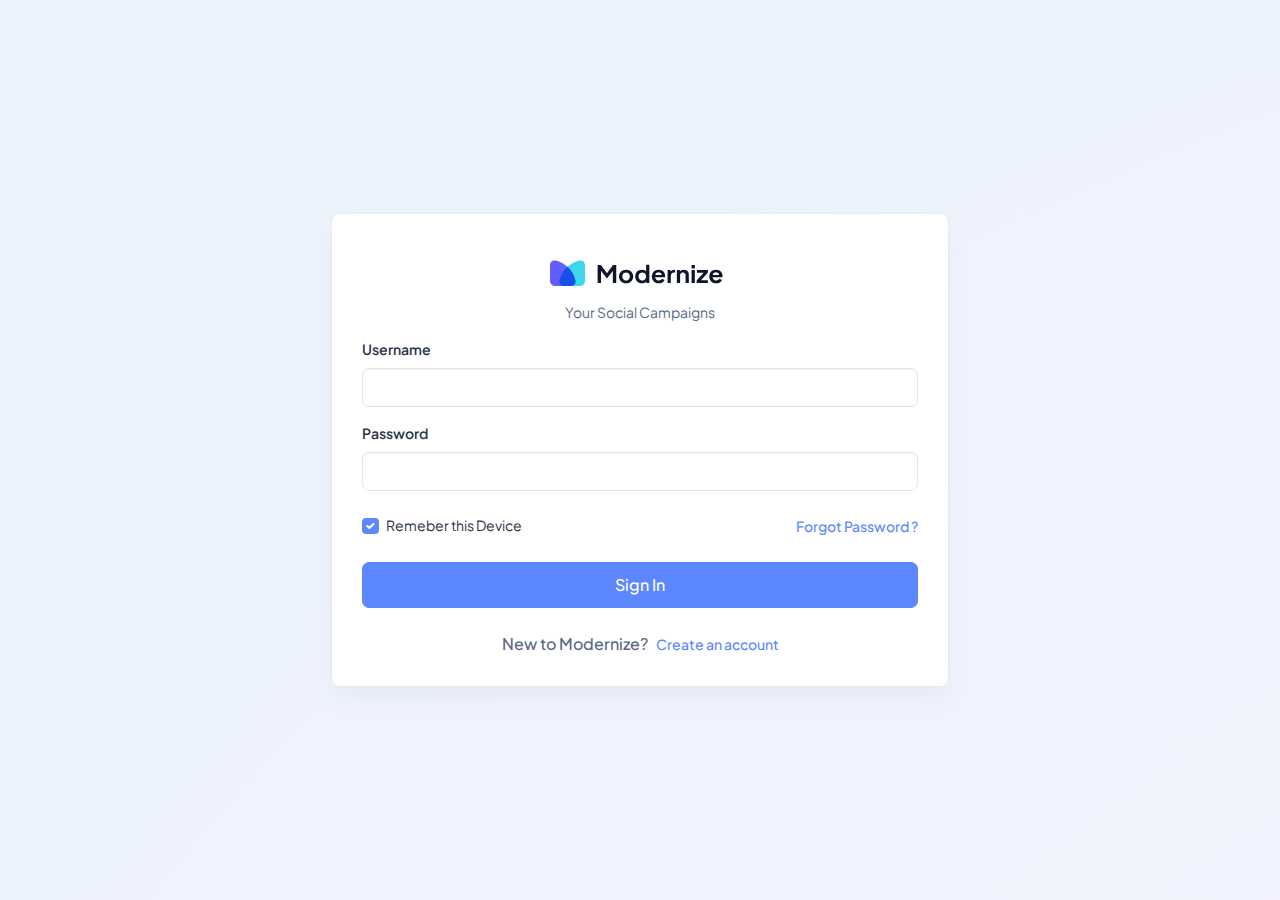
==== src/html/authentication-login.html @ 81a036a7 "first commit" ====
<!doctype html>
<html lang="en">

<head>
  <meta charset="utf-8">
  <meta name="viewport" content="width=device-width, initial-scale=1">
  <title>Modernize Free</title>
  <link rel="shortcut icon" type="image/png" href="../assets/images/logos/favicon.png" />
  <link rel="stylesheet" href="../assets/css/styles.min.css" />
</head>

<body>
  <!--  Body Wrapper -->
  <div class="page-wrapper" id="main-wrapper" data-layout="vertical" data-navbarbg="skin6" data-sidebartype="full"
    data-sidebar-position="fixed" data-header-position="fixed">
    <div
      class="position-relative overflow-hidden radial-gradient min-vh-100 d-flex align-items-center justify-content-center">
      <div class="d-flex align-items-center justify-content-center w-100">
        <div class="row justify-content-center w-100">
          <div class="col-md-8 col-lg-6 col-xxl-3">
            <div class="card mb-0">
              <div class="card-body">
                <a href="./index.html" class="text-nowrap logo-img text-center d-block py-3 w-100">
                  <img src="../assets/images/logos/dark-logo.svg" width="180" alt="">
                </a>
                <p class="text-center">Your Social Campaigns</p>
                <form>
                  <div class="mb-3">
                    <label for="exampleInputEmail1" class="form-label">Username</label>
                    <input type="email" class="form-control" id="exampleInputEmail1" aria-describedby="emailHelp">
                  </div>
                  <div class="mb-4">
                    <label for="exampleInputPassword1" class="form-label">Password</label>
                    <input type="password" class="form-control" id="exampleInputPassword1">
                  </div>
                  <div class="d-flex align-items-center justify-content-between mb-4">
                    <div class="form-check">
                      <input class="form-check-input primary" type="checkbox" value="" id="flexCheckChecked" checked>
                      <label class="form-check-label text-dark" for="flexCheckChecked">
                        Remeber this Device
                      </label>
                    </div>
                    <a class="text-primary fw-bold" href="./index.html">Forgot Password ?</a>
                  </div>
                  <a href="./index.html" class="btn btn-primary w-100 py-8 fs-4 mb-4 rounded-2">Sign In</a>
                  <div class="d-flex align-items-center justify-content-center">
                    <p class="fs-4 mb-0 fw-bold">New to Modernize?</p>
                    <a class="text-primary fw-bold ms-2" href="./authentication-register.html">Create an account</a>
                  </div>
                </form>
              </div>
            </div>
          </div>
        </div>
      </div>
    </div>
  </div>
  <script src="../assets/libs/jquery/dist/jquery.min.js"></script>
  <script src="../assets/libs/bootstrap/dist/js/bootstrap.bundle.min.js"></script>
</body>

</html>
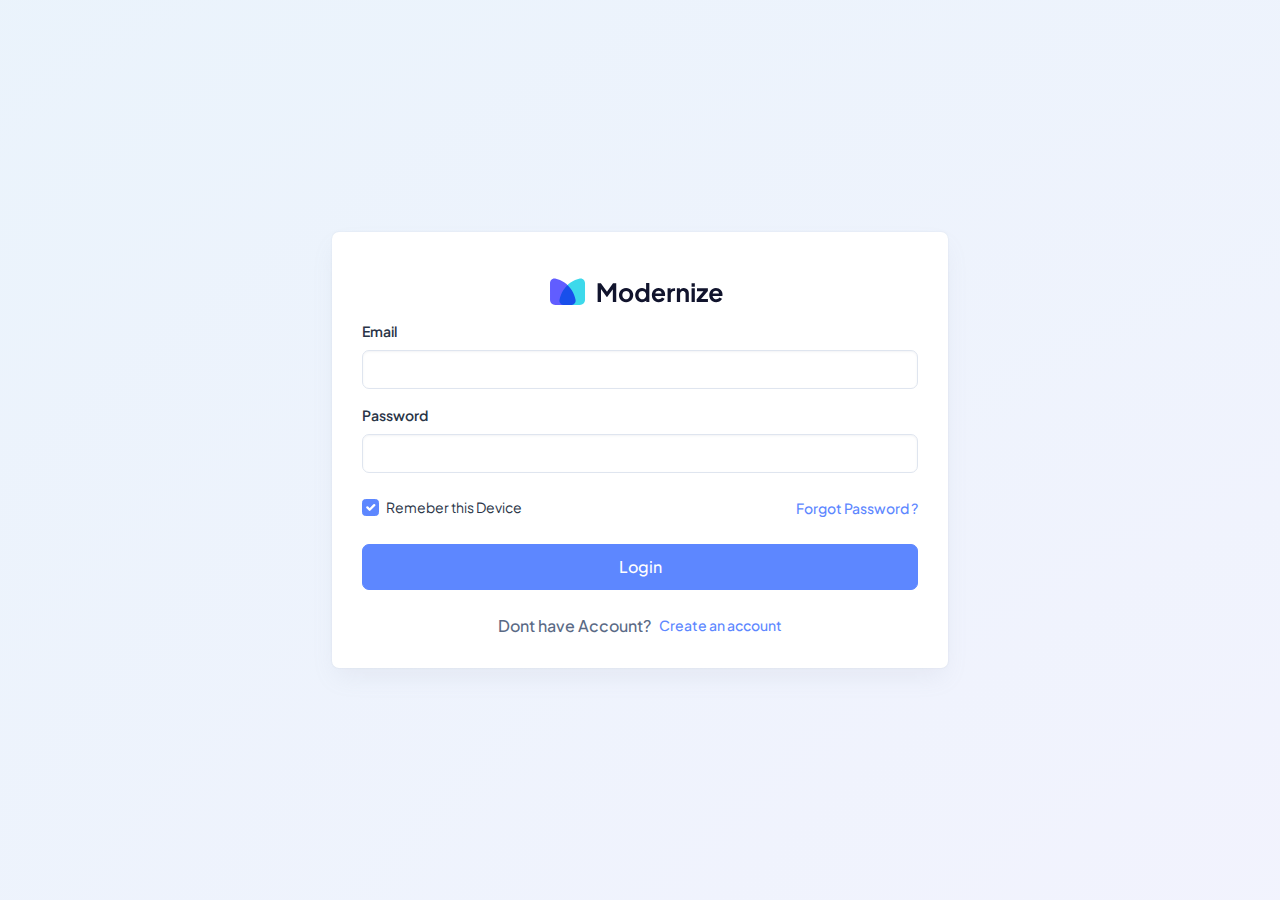
==== commit 05b63359: "update code" ====
--- a/src/html/authentication-login.html
+++ b/src/html/authentication-login.html
@@ -23,10 +23,9 @@
                 <a href="./index.html" class="text-nowrap logo-img text-center d-block py-3 w-100">
                   <img src="../assets/images/logos/dark-logo.svg" width="180" alt="">
                 </a>
-                <p class="text-center">Your Social Campaigns</p>
                 <form>
                   <div class="mb-3">
-                    <label for="exampleInputEmail1" class="form-label">Username</label>
+                    <label for="exampleInputEmail1" class="form-label">Email</label>
                     <input type="email" class="form-control" id="exampleInputEmail1" aria-describedby="emailHelp">
                   </div>
                   <div class="mb-4">
@@ -42,9 +41,9 @@
                     </div>
                     <a class="text-primary fw-bold" href="./index.html">Forgot Password ?</a>
                   </div>
-                  <a href="./index.html" class="btn btn-primary w-100 py-8 fs-4 mb-4 rounded-2">Sign In</a>
+                  <a href="./index.html" class="btn btn-primary w-100 py-8 fs-4 mb-4 rounded-2">Login</a>
                   <div class="d-flex align-items-center justify-content-center">
-                    <p class="fs-4 mb-0 fw-bold">New to Modernize?</p>
+                    <p class="fs-4 mb-0 fw-bold">Dont have Account?</p>
                     <a class="text-primary fw-bold ms-2" href="./authentication-register.html">Create an account</a>
                   </div>
                 </form>
